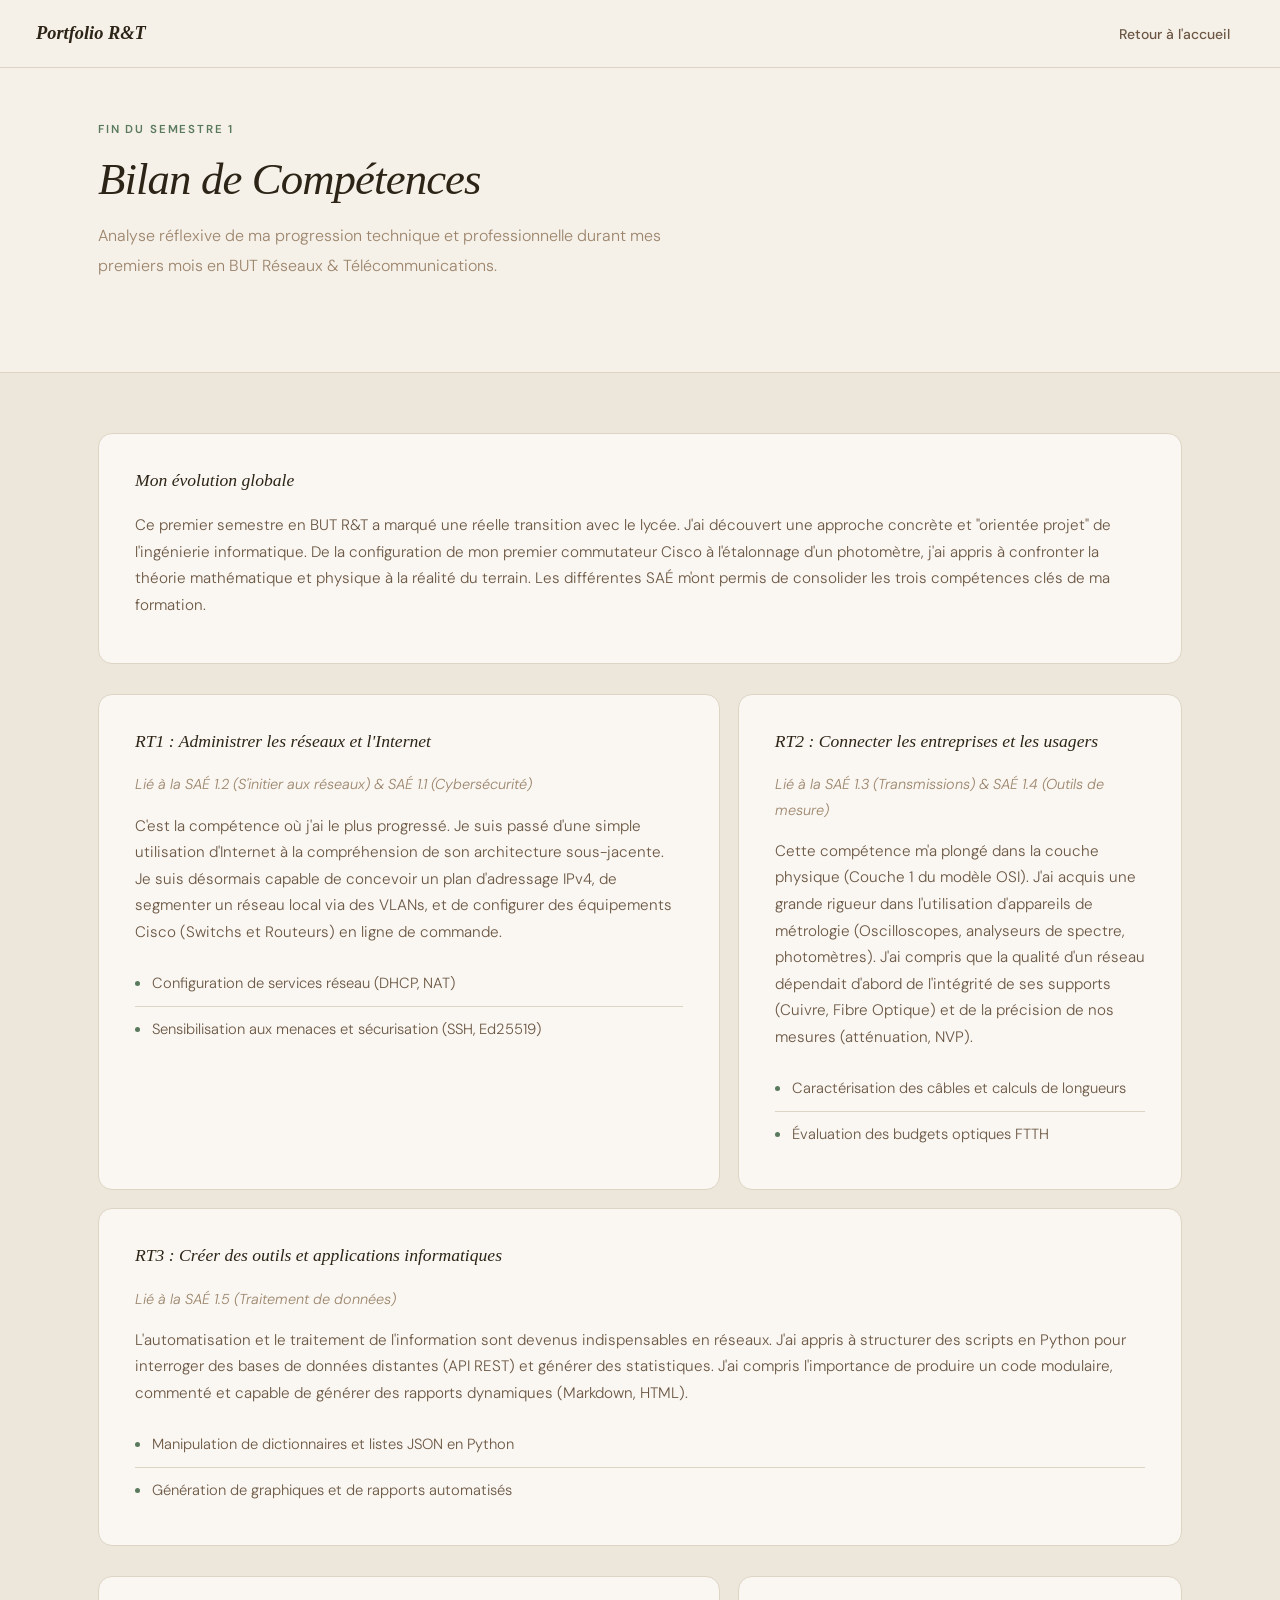
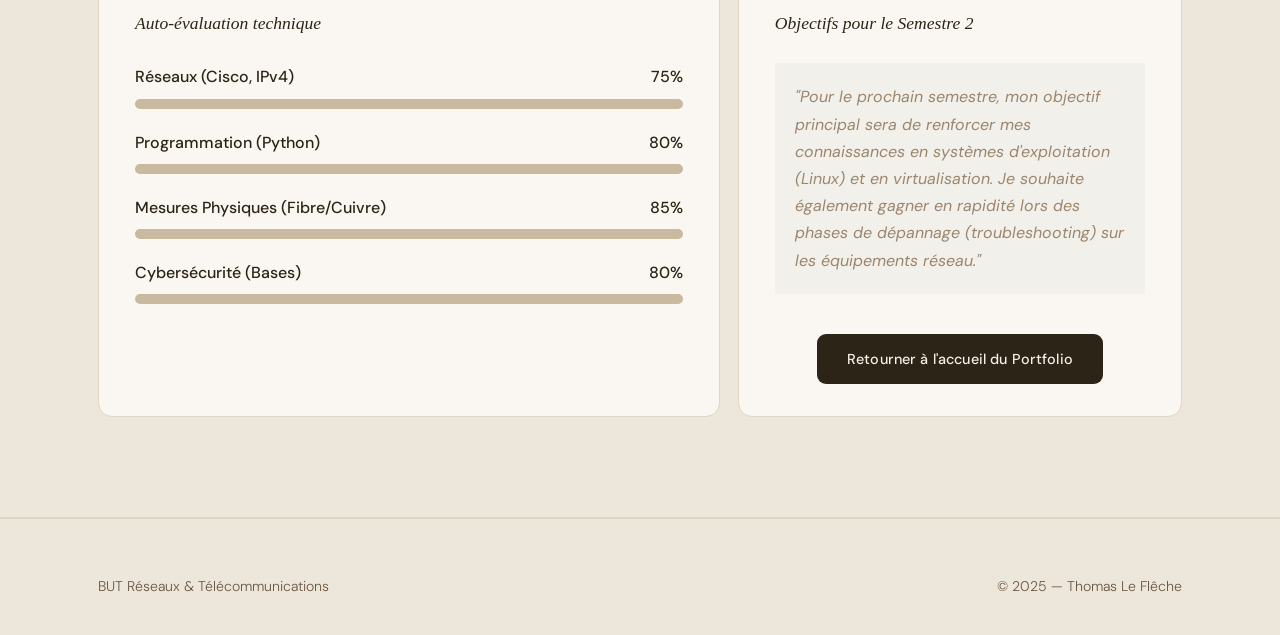
==== bilan.html @ 9152d4fe "1" ====
<!DOCTYPE html>
<html lang="fr">
<head>
  <meta charset="UTF-8" />
  <meta name="viewport" content="width=device-width, initial-scale=1.0" />
  <title>Bilan de Compétences S1 | Portfolio Thomas</title>
  <link rel="stylesheet" href="style.css" />
  <link href="https://fonts.googleapis.com/css2?family=Syne:wght@400;600;700;800&family=DM+Sans:ital,opsz,wght@0,9..40,300;0,9..40,400;0,9..40,500;1,9..40,300&display=swap" rel="stylesheet" />
  <style>
    /* Styles spécifiques pour les barres de progression des compétences */
    .skill-container {
      margin-top: 25px;
    }
    .skill-item {
      margin-bottom: 20px;
    }
    .skill-header {
      display: flex;
      justify-content: space-between;
      margin-bottom: 8px;
      font-weight: 500;
      color: var(--text-main);
    }
    .skill-bar-bg {
      background-color: var(--border-accent);
      border-radius: 20px;
      height: 10px;
      width: 100%;
      overflow: hidden;
    }
    .skill-bar-fill {
      background: linear-gradient(90deg, var(--primary-accent), var(--cyber));
      height: 100%;
      border-radius: 20px;
      transition: width 1s ease-in-out;
    }
    
    .reflection-box {
      background: rgba(90, 122, 94, 0.05);
      border-left: 4px solid var(--primary-accent);
      padding: 20px;
      margin: 25px 0;
      font-style: italic;
      color: var(--text-dim);
    }
  </style>
</head>
<body>

  <nav class="nav">
    <div class="nav__logo">Portfolio R&T</div>
    <ul class="nav__links">
      <li><a href="index.html">Retour à l'accueil</a></li>
    </ul>
  </nav>

  <section class="section" style="padding-top: 120px; padding-bottom: 40px;">
    <div class="container">
      <div class="section__label">Fin du Semestre 1</div>
      <h1 class="section__title">Bilan de Compétences</h1>
      <p class="section__intro">
        Analyse réflexive de ma progression technique et professionnelle durant mes premiers mois en BUT Réseaux & Télécommunications.
      </p>
    </div>
  </section>

  <section class="section section--dark" style="padding-top: 60px;">
    <div class="container">
      
      <div class="pres__card" style="margin-bottom: 30px;">
        <h3>Mon évolution globale</h3>
        <p>
          Ce premier semestre en BUT R&T a marqué une réelle transition avec le lycée. J'ai découvert une approche concrète et "orientée projet" de l'ingénierie informatique. De la configuration de mon premier commutateur Cisco à l'étalonnage d'un photomètre, j'ai appris à confronter la théorie mathématique et physique à la réalité du terrain. Les différentes SAÉ m'ont permis de consolider les trois compétences clés de ma formation.
        </p>
      </div>

      <div class="pres__grid">
        
        <div class="pres__card pres__card--main">
          <h3>RT1 : Administrer les réseaux et l'Internet</h3>
          <p style="color: var(--text-dim); font-size: 0.9rem; margin-bottom: 15px;">
            <em>Lié à la SAÉ 1.2 (S'initier aux réseaux) & SAÉ 1.1 (Cybersécurité)</em>
          </p>
          <p>
            C'est la compétence où j'ai le plus progressé. Je suis passé d'une simple utilisation d'Internet à la compréhension de son architecture sous-jacente. Je suis désormais capable de concevoir un plan d'adressage IPv4, de segmenter un réseau local via des VLANs, et de configurer des équipements Cisco (Switchs et Routeurs) en ligne de commande.
          </p>
          <ul class="skill-list" style="margin-top: 15px;">
            <li><span class="skill-dot"></span>Configuration de services réseau (DHCP, NAT)</li>
            <li><span class="skill-dot"></span>Sensibilisation aux menaces et sécurisation (SSH, Ed25519)</li>
          </ul>
        </div>

        <div class="pres__card pres__card--main">
          <h3>RT2 : Connecter les entreprises et les usagers</h3>
          <p style="color: var(--text-dim); font-size: 0.9rem; margin-bottom: 15px;">
            <em>Lié à la SAÉ 1.3 (Transmissions) & SAÉ 1.4 (Outils de mesure)</em>
          </p>
          <p>
            Cette compétence m'a plongé dans la couche physique (Couche 1 du modèle OSI). J'ai acquis une grande rigueur dans l'utilisation d'appareils de métrologie (Oscilloscopes, analyseurs de spectre, photomètres). J'ai compris que la qualité d'un réseau dépendait d'abord de l'intégrité de ses supports (Cuivre, Fibre Optique) et de la précision de nos mesures (atténuation, NVP).
          </p>
          <ul class="skill-list" style="margin-top: 15px;">
            <li><span class="skill-dot"></span>Caractérisation des câbles et calculs de longueurs</li>
            <li><span class="skill-dot"></span>Évaluation des budgets optiques FTTH</li>
          </ul>
        </div>

        <div class="pres__card pres__card--main" style="grid-column: 1 / -1;">
          <h3>RT3 : Créer des outils et applications informatiques</h3>
          <p style="color: var(--text-dim); font-size: 0.9rem; margin-bottom: 15px;">
            <em>Lié à la SAÉ 1.5 (Traitement de données)</em>
          </p>
          <p>
            L'automatisation et le traitement de l'information sont devenus indispensables en réseaux. J'ai appris à structurer des scripts en Python pour interroger des bases de données distantes (API REST) et générer des statistiques. J'ai compris l'importance de produire un code modulaire, commenté et capable de générer des rapports dynamiques (Markdown, HTML).
          </p>
          <ul class="skill-list" style="margin-top: 15px;">
            <li><span class="skill-dot"></span>Manipulation de dictionnaires et listes JSON en Python</li>
            <li><span class="skill-dot"></span>Génération de graphiques et de rapports automatisés</li>
          </ul>
        </div>

      </div>

      <div class="pres__grid" style="margin-top: 30px;">
        <div class="pres__card">
          <h3>Auto-évaluation technique</h3>
          <div class="skill-container">
            <div class="skill-item">
              <div class="skill-header"><span>Réseaux (Cisco, IPv4)</span><span>75%</span></div>
              <div class="skill-bar-bg"><div class="skill-bar-fill" style="width: 75%;"></div></div>
            </div>
            <div class="skill-item">
              <div class="skill-header"><span>Programmation (Python)</span><span>80%</span></div>
              <div class="skill-bar-bg"><div class="skill-bar-fill" style="width: 80%;"></div></div>
            </div>
            <div class="skill-item">
              <div class="skill-header"><span>Mesures Physiques (Fibre/Cuivre)</span><span>85%</span></div>
              <div class="skill-bar-bg"><div class="skill-bar-fill" style="width: 85%;"></div></div>
            </div>
            <div class="skill-item">
              <div class="skill-header"><span>Cybersécurité (Bases)</span><span>80%</span></div>
              <div class="skill-bar-bg"><div class="skill-bar-fill" style="width: 80%;"></div></div>
            </div>
          </div>
        </div>

        <div class="pres__card">
          <h3>Objectifs pour le Semestre 2</h3>
          <div class="reflection-box">
            "Pour le prochain semestre, mon objectif principal sera de renforcer mes connaissances en systèmes d'exploitation (Linux) et en virtualisation. Je souhaite également gagner en rapidité lors des phases de dépannage (troubleshooting) sur les équipements réseau."
          </div>
          <div style="text-align: center; margin-top: 40px;">
             <a href="index.html" class="btn btn--primary">Retourner à l'accueil du Portfolio</a>
          </div>
        </div>
      </div>

    </div>
  </section>

  <footer class="footer">
    <div class="container footer__inner">
      <div class="footer__left">
        <p>BUT Réseaux & Télécommunications</p>
      </div>
      <div class="footer__right">
        <p>© 2025 — Thomas Le Flêche</p>
      </div>
    </div>
  </footer>

</body>
</html>
---- style.css ----
/* ══════════════════════════════════════════════
   PORTFOLIO R&T — style.css
   Esthétique naturelle · Terre & Lin
   ══════════════════════════════════════════════ */

:root {
  --bg:         #f5f0e8;
  --bg-2:       #ede7db;
  --bg-card:    #faf7f2;
  --bg-card-hover: #f0ebe1;

  --border:        #ddd4c4;
  --border-accent: #c9b99e;

  --accent:    #2c2416;
  --accent-dim: rgba(44, 36, 22, 0.06);
  --accent-2:  #5c4a32;

  --cyber:     #5a7a5e;
  --cyber-dim: rgba(90, 122, 94, 0.1);
  --warn:      #b5603a;

  --text:      #2c2416;
  --text-muted: #6b5744;
  --text-dim:  #9c856c;

  --radius:    14px;
  --radius-sm: 9px;
  --transition: 0.3s ease;

  --font-head: 'Fraunces', Georgia, serif;
  --font-body: 'DM Sans', sans-serif;

  --nav-h: 68px;
}

/* ── Reset & Base ────────────────────────────── */
*, *::before, *::after { box-sizing: border-box; margin: 0; padding: 0; }
html { scroll-behavior: smooth; }

body {
  font-family: var(--font-body);
  background: var(--bg);
  color: var(--text);
  line-height: 1.7;
  overflow-x: hidden;
}

a { color: var(--text-muted); text-decoration: none; transition: var(--transition); }
a:hover { color: var(--accent); }
ul { list-style: none; }
img { max-width: 100%; display: block; }

.container {
  max-width: 1140px;
  margin: 0 auto;
  padding: 0 28px;
  position: relative;
  z-index: 1;
}

/* ══════════════════════════════════════════════
   NAVIGATION
══════════════════════════════════════════════ */
.nav {
  position: fixed;
  top: 0; left: 0; right: 0;
  z-index: 100;
  height: var(--nav-h);
  display: flex;
  align-items: center;
  justify-content: space-between;
  padding: 0 36px;
  background: rgba(245, 240, 232, 0.9);
  backdrop-filter: blur(14px);
  border-bottom: 1px solid var(--border);
}

.nav__logo {
  font-family: var(--font-head);
  font-weight: 600;
  font-size: 1.15rem;
  color: var(--accent);
  font-style: italic;
}

.nav__links { display: flex; gap: 4px; }
.nav__links a {
  color: var(--text-muted);
  font-size: 0.875rem;
  font-weight: 500;
  padding: 6px 14px;
  border-radius: 20px;
  transition: color var(--transition), background var(--transition);
}
.nav__links a:hover {
  color: var(--accent);
  background: var(--accent-dim);
  text-decoration: none;
}

.nav__burger {
  display: none;
  flex-direction: column;
  gap: 5px;
  background: none;
  border: none;
  cursor: pointer;
  padding: 6px;
}
.nav__burger span {
  display: block;
  width: 22px; height: 1.5px;
  background: var(--accent);
  border-radius: 2px;
  transition: var(--transition);
}

/* ══════════════════════════════════════════════
   HERO
══════════════════════════════════════════════ */
.hero {
  position: relative;
  min-height: 100vh;
  display: flex;
  align-items: center;
  justify-content: center;
  overflow: hidden;
  padding-top: var(--nav-h);
}

.hero__bg { position: absolute; inset: 0; z-index: 0; }

.hero__grid {
  position: absolute;
  inset: 0;
  background-image:
    radial-gradient(ellipse 60% 40% at 20% 30%, rgba(90,122,94,0.09) 0%, transparent 60%),
    radial-gradient(ellipse 50% 50% at 80% 70%, rgba(181,96,58,0.07) 0%, transparent 60%),
    radial-gradient(var(--border) 1px, transparent 1px);
  background-size: auto, auto, 32px 32px;
}

.hero__orb { display: none; }

.hero__content {
  position: relative;
  z-index: 1;
  text-align: center;
  max-width: 780px;
  padding: 60px 24px;
  animation: fadeUp 1s cubic-bezier(0.4,0,0.2,1) both;
}
@keyframes fadeUp {
  from { opacity: 0; transform: translateY(24px); }
  to   { opacity: 1; transform: translateY(0); }
}

.hero__badge {
  display: inline-block;
  font-size: 0.72rem;
  font-weight: 600;
  letter-spacing: 0.12em;
  text-transform: uppercase;
  color: var(--cyber);
  border: 1px solid rgba(90,122,94,0.3);
  background: rgba(90,122,94,0.08);
  padding: 6px 20px;
  border-radius: 100px;
  margin-bottom: 32px;
}

.hero__title {
  font-family: var(--font-head);
  font-size: clamp(2.8rem, 7vw, 5.2rem);
  font-weight: 300;
  line-height: 1.08;
  letter-spacing: -0.02em;
  margin-bottom: 24px;
  color: var(--accent);
}

.hero__accent {
  font-style: italic;
  font-weight: 400;
  color: var(--accent-2);
}

.hero__subtitle {
  font-size: 1rem;
  color: var(--text-dim);
  margin-bottom: 44px;
  line-height: 1.85;
  font-weight: 300;
}

.hero__photo-wrap { display: flex; justify-content: center; margin-bottom: 44px; }

.hero__photo-placeholder {
  width: 120px; height: 120px;
  border-radius: 50%;
  background: var(--bg-2);
  border: 2px solid var(--border-accent);
  display: flex;
  flex-direction: column;
  align-items: center;
  justify-content: center;
  gap: 6px;
  color: var(--text-dim);
  font-size: 0.72rem;
  overflow: hidden;
  box-shadow: 0 4px 20px rgba(44,36,22,0.08);
}
.hero__photo-placeholder svg { width: 52px; height: 52px; fill: var(--border-accent); }

.hero__cta { display: flex; gap: 12px; justify-content: center; flex-wrap: wrap; }

.btn {
  display: inline-flex;
  align-items: center;
  gap: 8px;
  padding: 13px 30px;
  border-radius: var(--radius-sm);
  font-family: var(--font-body);
  font-weight: 500;
  font-size: 0.9rem;
  transition: var(--transition);
  border: none;
  cursor: pointer;
  text-decoration: none;
  letter-spacing: 0.01em;
}
.btn--primary { background: var(--accent); color: var(--bg); }
.btn--primary:hover {
  background: var(--accent-2);
  color: var(--bg);
  transform: translateY(-2px);
  box-shadow: 0 8px 24px rgba(44,36,22,0.18);
  text-decoration: none;
}
.btn--ghost {
  background: transparent;
  color: var(--accent);
  border: 1px solid var(--border-accent);
}
.btn--ghost:hover {
  background: var(--accent-dim);
  border-color: var(--accent);
  transform: translateY(-2px);
  text-decoration: none;
}

.hero__scroll {
  position: absolute;
  bottom: 32px; left: 50%;
  transform: translateX(-50%);
  color: var(--text-dim);
  font-size: 1.2rem;
  animation: bounce 2.4s ease-in-out infinite;
  z-index: 1;
  opacity: 0.6;
}
@keyframes bounce {
  0%, 100% { transform: translateX(-50%) translateY(0); }
  50%       { transform: translateX(-50%) translateY(8px); }
}
/* Nouvelle classe pour styliser l'image */
.hero__profile-img {
  width: 100%;
  height: 100%;
  border-radius: 50%;
  object-fit: cover; /* Crucial pour ne pas déformer l'image */
  display: block;
}


/* ══════════════════════════════════════════════
   SECTIONS
══════════════════════════════════════════════ */
.section { padding: 100px 0; }

.section--dark {
  background: var(--bg-2);
  border-top: 1px solid var(--border);
  border-bottom: 1px solid var(--border);
}

.section__label {
  font-size: 0.72rem;
  font-weight: 600;
  letter-spacing: 0.16em;
  text-transform: uppercase;
  color: var(--cyber);
  margin-bottom: 14px;
}

.section__title {
  font-family: var(--font-head);
  font-size: clamp(2rem, 5vw, 2.8rem);
  font-weight: 300;
  font-style: italic;
  letter-spacing: -0.02em;
  margin-bottom: 16px;
  line-height: 1.15;
  color: var(--accent);
}

.section__intro {
  color: var(--text-dim);
  max-width: 600px;
  font-size: 1rem;
  margin-bottom: 52px;
  font-weight: 300;
  line-height: 1.85;
}

/* ══════════════════════════════════════════════
   PRÉSENTATION
══════════════════════════════════════════════ */
.pres__grid { display: grid; grid-template-columns: 1.4fr 1fr; gap: 18px; }

.pres__card {
  background: var(--bg-card);
  border: 1px solid var(--border);
  border-radius: var(--radius);
  padding: 32px 36px;
  transition: transform var(--transition), box-shadow var(--transition);
}
.pres__card:hover {
  transform: translateY(-3px);
  box-shadow: 0 12px 32px rgba(44,36,22,0.07);
}
.pres__card--main { grid-row: span 2; }
.pres__card h3 {
  font-family: var(--font-head);
  font-size: 1.1rem;
  font-weight: 400;
  font-style: italic;
  color: var(--accent);
  margin-bottom: 16px;
}
.pres__card p {
  color: var(--text-muted);
  margin-bottom: 12px;
  font-size: 0.95rem;
  font-weight: 300;
  line-height: 1.75;
}

.pres__links { display: flex; gap: 10px; flex-wrap: wrap; margin-top: 24px; }
.link-pill {
  display: inline-flex;
  align-items: center;
  gap: 6px;
  padding: 8px 16px;
  border-radius: 20px;
  background: var(--bg);
  border: 1px solid var(--border);
  color: var(--text-muted);
  font-size: 0.85rem;
  font-weight: 500;
}
.link-pill:hover {
  background: var(--cyber-dim);
  border-color: rgba(90,122,94,0.35);
  color: var(--cyber);
  text-decoration: none;
}

.skill-list li {
  display: flex;
  align-items: center;
  gap: 12px;
  padding: 10px 0;
  border-bottom: 1px solid var(--border);
  color: var(--text-muted);
  font-size: 0.92rem;
  font-weight: 300;
}
.skill-list li:last-child { border-bottom: none; }
.skill-dot { width: 5px; height: 5px; border-radius: 50%; background: var(--cyber); flex-shrink: 0; }

/* ══════════════════════════════════════════════
   SAÉ
══════════════════════════════════════════════ */
.saes__filters { display: flex; gap: 8px; flex-wrap: wrap; margin-bottom: 40px; }
.filter-btn {
  padding: 8px 20px;
  border-radius: 20px;
  background: var(--bg-card);
  border: 1px solid var(--border);
  color: var(--text-muted);
  font-family: var(--font-body);
  font-size: 0.85rem;
  font-weight: 500;
  cursor: pointer;
  transition: var(--transition);
}
.filter-btn:hover, .filter-btn.active {
  background: var(--accent);
  border-color: var(--accent);
  color: var(--bg);
}

.saes__grid {
  display: grid;
  grid-template-columns: repeat(auto-fill, minmax(320px, 1fr));
  gap: 18px;
  align-items: start;
}

.sae-card {
  background: var(--bg-card);
  border: 1px solid var(--border);
  border-radius: var(--radius);
  padding: 28px 32px;
  transition: transform var(--transition), box-shadow var(--transition), border-color var(--transition);
  position: relative;
  overflow: hidden;
}
.sae-card::before {
  content: '';
  position: absolute;
  top: 0; left: 0; right: 0;
  height: 2px;
  background: var(--border);
  transition: background var(--transition);
}
.sae-card:hover {
  transform: translateY(-4px);
  box-shadow: 0 16px 40px rgba(44,36,22,0.08);
  border-color: var(--border-accent);
}
.sae-card:hover::before { background: var(--cyber); }

.sae-card__header {
  display: flex;
  align-items: center;
  justify-content: space-between;
  margin-bottom: 12px;
}
.sae-card__code {
  font-size: 0.75rem;
  font-weight: 600;
  letter-spacing: 0.06em;
  color: var(--text-dim);
  text-transform: uppercase;
}
.sae-card__sem {
  font-size: 0.72rem;
  font-weight: 600;
  color: var(--cyber);
  background: var(--cyber-dim);
  padding: 3px 10px;
  border-radius: 20px;
  border: 1px solid rgba(90,122,94,0.2);
}

.sae-card__title {
  font-family: var(--font-head);
  font-size: 1.1rem;
  font-weight: 400;
  font-style: italic;
  line-height: 1.35;
  margin-bottom: 14px;
  color: var(--accent);
}

.sae-card__acs { display: flex; flex-wrap: wrap; gap: 5px; margin-bottom: 16px; }
.ac-tag {
  font-size: 0.7rem;
  font-weight: 600;
  padding: 3px 8px;
  border-radius: 4px;
  background: var(--bg);
  border: 1px solid var(--border);
  color: var(--text-dim);
  letter-spacing: 0.03em;
}

.sae-card__body { display: none; animation: slideDown 0.3s ease; }
.sae-card__body.open { display: block; }

@keyframes slideDown {
  from { opacity: 0; transform: translateY(-6px); }
  to   { opacity: 1; transform: translateY(0); }
}

.sae-section { margin-bottom: 16px; padding-bottom: 16px; border-bottom: 1px solid var(--border); }
.sae-section:last-child { border-bottom: none; }
.sae-section h4 {
  font-size: 0.72rem;
  font-weight: 600;
  color: var(--text-dim);
  margin-bottom: 8px;
  text-transform: uppercase;
  letter-spacing: 0.1em;
}
.sae-section p { color: var(--text-muted); font-size: 0.88rem; line-height: 1.7; font-weight: 300; }

.trace-placeholder {
  display: inline-flex;
  align-items: center;
  gap: 8px;
  background: var(--bg);
  border: 1px solid var(--border);
  border-radius: var(--radius-sm);
  padding: 8px 14px;
  font-size: 0.84rem;
  color: var(--text-muted);
  margin: 4px 0;
  width: 100%;
}

.sae-card__toggle {
  margin-top: 14px;
  background: none;
  border: none;
  color: var(--text-muted);
  font-family: var(--font-body);
  font-size: 0.88rem;
  font-weight: 500;
  cursor: pointer;
  padding: 0;
  transition: color var(--transition);
}
.sae-card__toggle:hover { color: var(--cyber); }

.sae-card--add {
  display: flex;
  flex-direction: column;
  align-items: center;
  justify-content: center;
  text-align: center;
  border-style: dashed;
  min-height: 200px;
  background: transparent;
  box-shadow: none;
}
.sae-card__add-icon { font-size: 2rem; color: var(--border-accent); margin-bottom: 12px; }
.sae-card--add h3 {
  font-size: 1rem;
  font-weight: 400;
  color: var(--text-muted);
  margin-bottom: 8px;
  font-family: var(--font-head);
  font-style: italic;
}
.sae-card--add p { font-size: 0.85rem; color: var(--text-dim); font-weight: 300; }
.sae-card--add:hover {
  border-color: var(--cyber);
  background: rgba(90,122,94,0.03);
  transform: none;
}

/* ══════════════════════════════════════════════
   BILANS
══════════════════════════════════════════════ */
.bilans__grid {
  display: grid;
  grid-template-columns: repeat(auto-fill, minmax(270px, 1fr));
  gap: 18px;
  margin-bottom: 32px;
}

.bilan-card {
  background: var(--bg-card);
  border: 1px solid var(--border);
  border-radius: var(--radius);
  padding: 28px 32px;
  transition: transform var(--transition), box-shadow var(--transition);
}
.bilan-card:hover {
  transform: translateY(-3px);
  box-shadow: 0 12px 28px rgba(44,36,22,0.07);
}

.bilan-card__icon { font-size: 1.8rem; margin-bottom: 12px; opacity: 0.85; }
.bilan-card__code {
  font-size: 0.72rem;
  font-weight: 700;
  letter-spacing: 0.08em;
  color: var(--text-dim);
  margin-bottom: 6px;
  text-transform: uppercase;
}
.bilan-card h3 {
  font-family: var(--font-head);
  font-size: 1.05rem;
  font-weight: 400;
  font-style: italic;
  line-height: 1.4;
  margin-bottom: 20px;
  color: var(--accent);
}

.bilan-card__level { margin-bottom: 22px; }
.level-label {
  font-size: 0.75rem;
  color: var(--text-dim);
  display: block;
  margin-bottom: 8px;
  font-weight: 600;
  text-transform: uppercase;
  letter-spacing: 0.08em;
}
.level-bar { height: 4px; background: var(--border); border-radius: 100px; overflow: hidden; margin-bottom: 6px; }
.level-fill {
  height: 100%;
  border-radius: 100px;
  background: var(--border-accent);
  transition: width 1.2s cubic-bezier(0.4,0,0.2,1);
}
.bilan-card--cyber .level-fill { background: var(--cyber); }
.level-pct { font-size: 0.75rem; color: var(--text-dim); font-weight: 500; }

.bilan-card__acs { margin-bottom: 18px; display: flex; flex-direction: column; gap: 5px; }
.ac-row {
  display: flex;
  align-items: center;
  justify-content: space-between;
  padding: 6px 10px;
  border-radius: 6px;
  background: var(--bg);
  border: 1px solid var(--border);
}
.ac-code { font-size: 0.83rem; font-weight: 500; color: var(--text-muted); }
.ac-status {
  font-size: 0.78rem;
  font-weight: 700;
  width: 22px; height: 22px;
  display: flex;
  align-items: center;
  justify-content: center;
  border-radius: 4px;
}
.ac-status--ok { background: var(--cyber-dim); color: var(--cyber); }
.ac-status--progress { background: rgba(181,96,58,0.1); color: var(--warn); }
.ac-status--todo { background: transparent; color: var(--text-dim); border: 1px dashed var(--border-accent); }

.bilan-card__text {
  font-size: 0.88rem;
  color: var(--text-muted);
  line-height: 1.7;
  margin-top: 14px;
  padding-top: 14px;
  border-top: 1px solid var(--border);
  font-weight: 300;
}

.legend {
  display: flex;
  gap: 20px;
  flex-wrap: wrap;
  padding: 14px 22px;
  background: var(--bg-card);
  border: 1px solid var(--border);
  border-radius: var(--radius);
  width: fit-content;
}
.legend-item { display: flex; align-items: center; gap: 8px; font-size: 0.88rem; color: var(--text-muted); }

.hidden { display: none !important; }
/* ══════════════════════════════════════════════
   FOOTER
══════════════════════════════════════════════ */
.footer { border-top: 1px solid var(--border); padding: 56px 0 36px; background: var(--bg-2); }
.footer__inner { display: flex; align-items: flex-start; justify-content: space-between; gap: 32px; flex-wrap: wrap; }
.footer__logo { font-family: var(--font-head); font-weight: 400; font-style: italic; font-size: 1.15rem; color: var(--accent); margin-bottom: 8px; }
.footer__left p, .footer__right p { font-size: 0.88rem; color: var(--text-muted); line-height: 1.7; font-weight: 300; }
.footer__copy { margin-top: 12px; font-size: 0.82rem !important; color: var(--text-dim) !important; }

/* ══════════════════════════════════════════════
   RESPONSIVE
══════════════════════════════════════════════ */
@media (max-width: 900px) {
  .pres__grid { grid-template-columns: 1fr; }
  .pres__card--main { grid-row: auto; }
}

@media (max-width: 700px) {
  .nav__links { display: none; }
  .nav__burger { display: flex; }

  .nav.menu-open .nav__links {
    display: flex;
    flex-direction: column;
    position: absolute;
    top: var(--nav-h); left: 0; right: 0;
    background: rgba(245,240,232,0.97);
    backdrop-filter: blur(12px);
    border-bottom: 1px solid var(--border);
    padding: 16px;
    gap: 4px;
    box-shadow: 0 10px 30px rgba(44,36,22,0.08);
  }
  .nav.menu-open .nav__links a { padding: 12px 16px; width: 100%; }

  .section { padding: 64px 0; }
  .saes__grid, .bilans__grid { grid-template-columns: 1fr; }

  .footer__inner { flex-direction: column; }
}

/* ── Scrollbar ───────────────────────────────── */
::-webkit-scrollbar { width: 7px; }
::-webkit-scrollbar-track { background: var(--bg); }
::-webkit-scrollbar-thumb { background: var(--border-accent); border-radius: 4px; }
::-webkit-scrollbar-thumb:hover { background: var(--text-dim); }
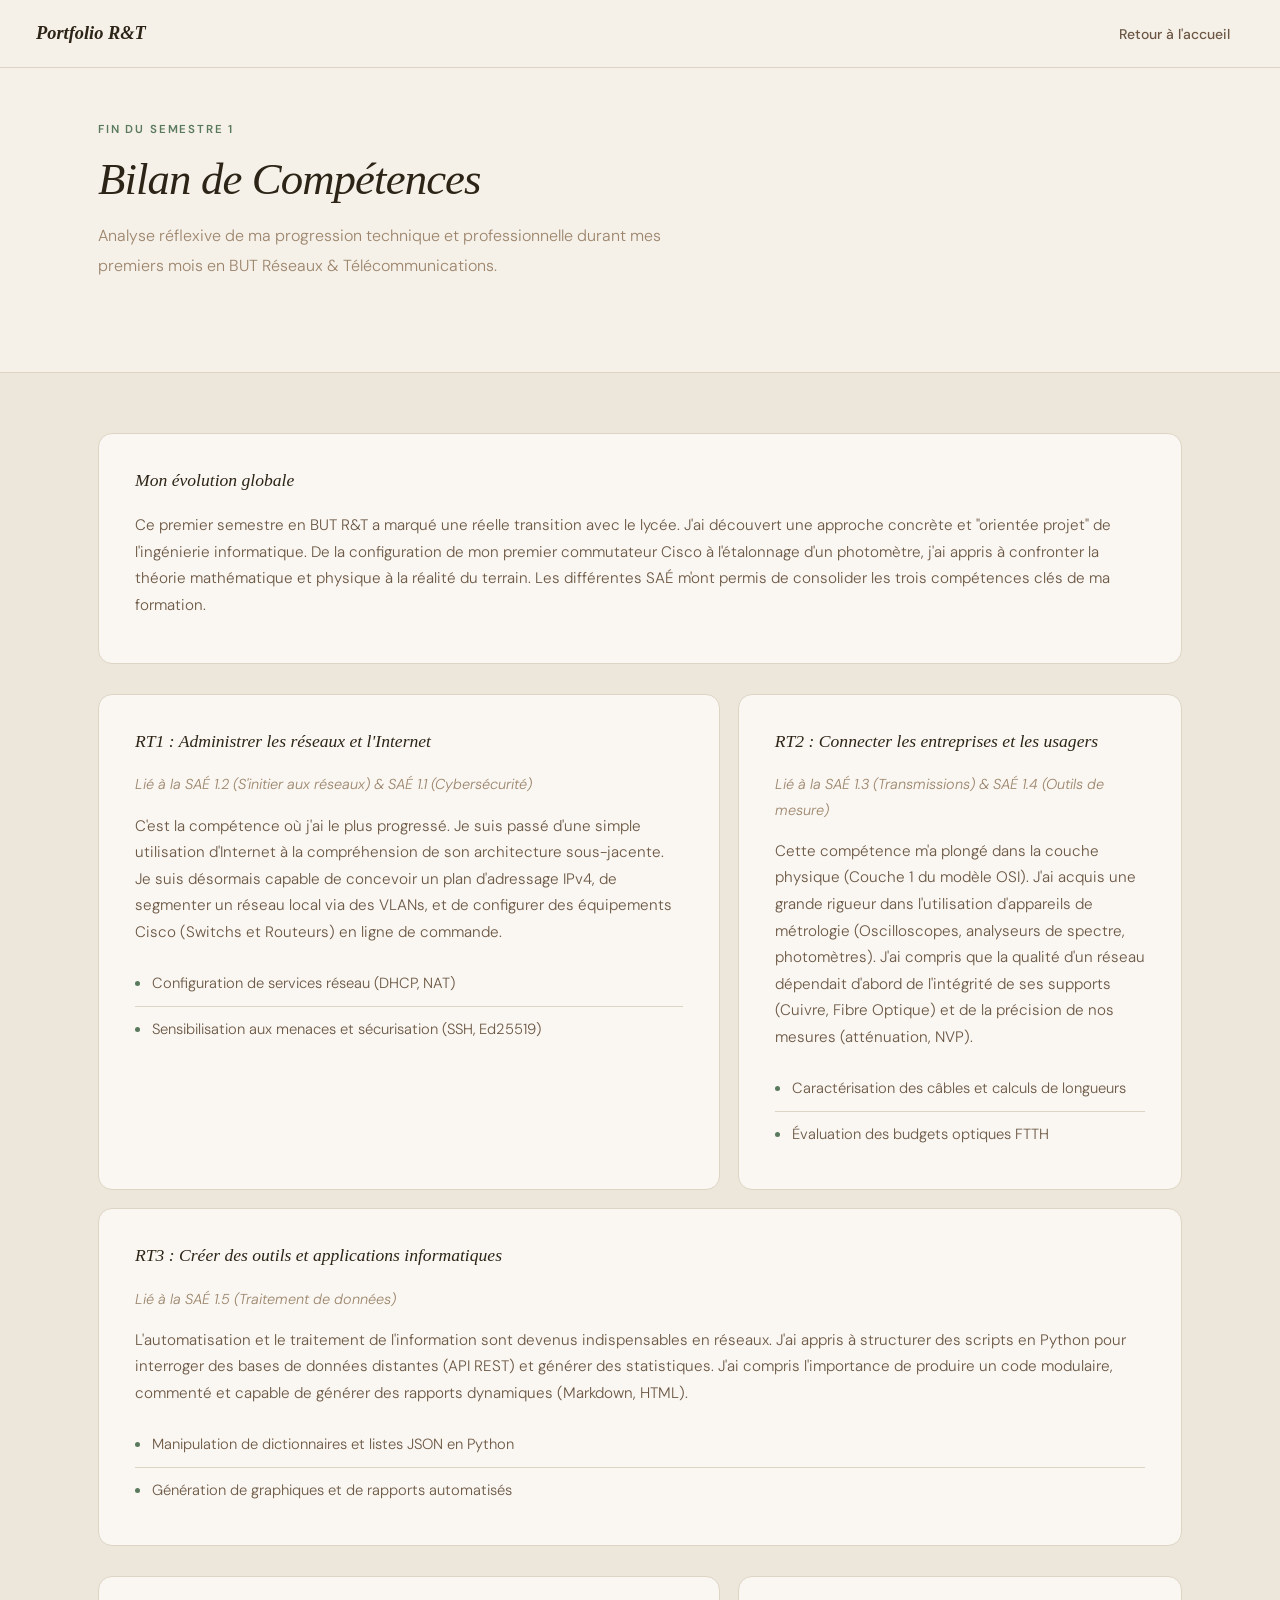
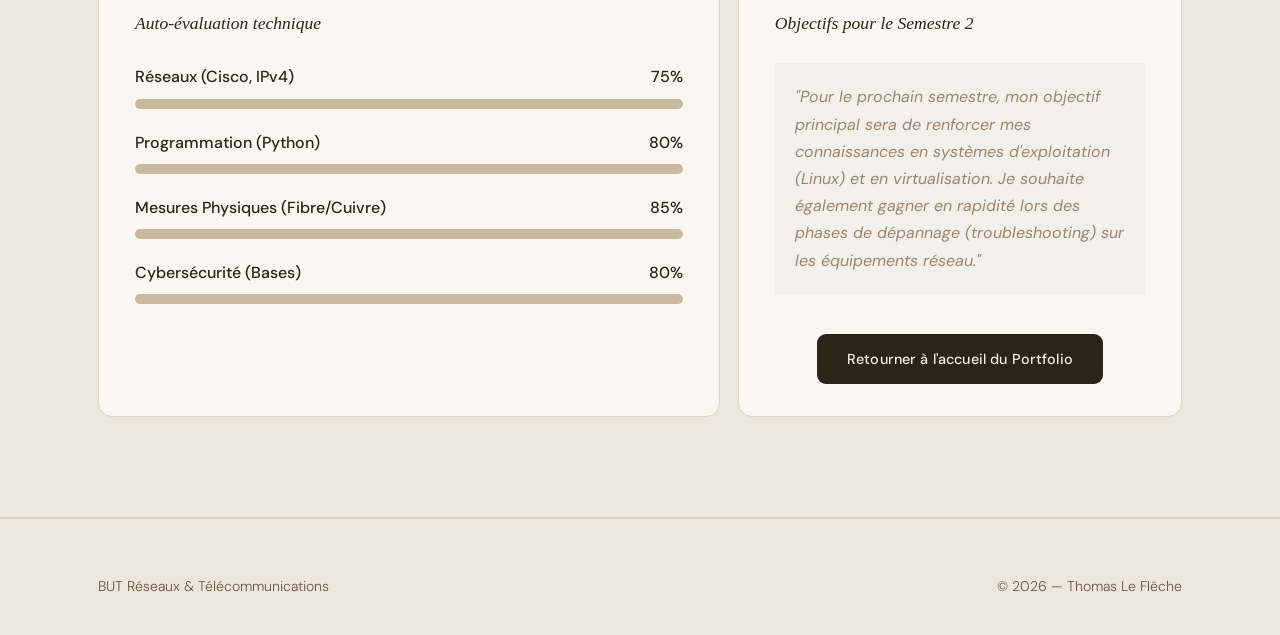
==== commit 5e4c904f: "1" ====
--- a/bilan.html
+++ b/bilan.html
@@ -163,7 +163,7 @@
         <p>BUT Réseaux & Télécommunications</p>
       </div>
       <div class="footer__right">
-        <p>© 2025 — Thomas Le Flêche</p>
+        <p>© 2026 — Thomas Le Flêche</p>
       </div>
     </div>
   </footer>
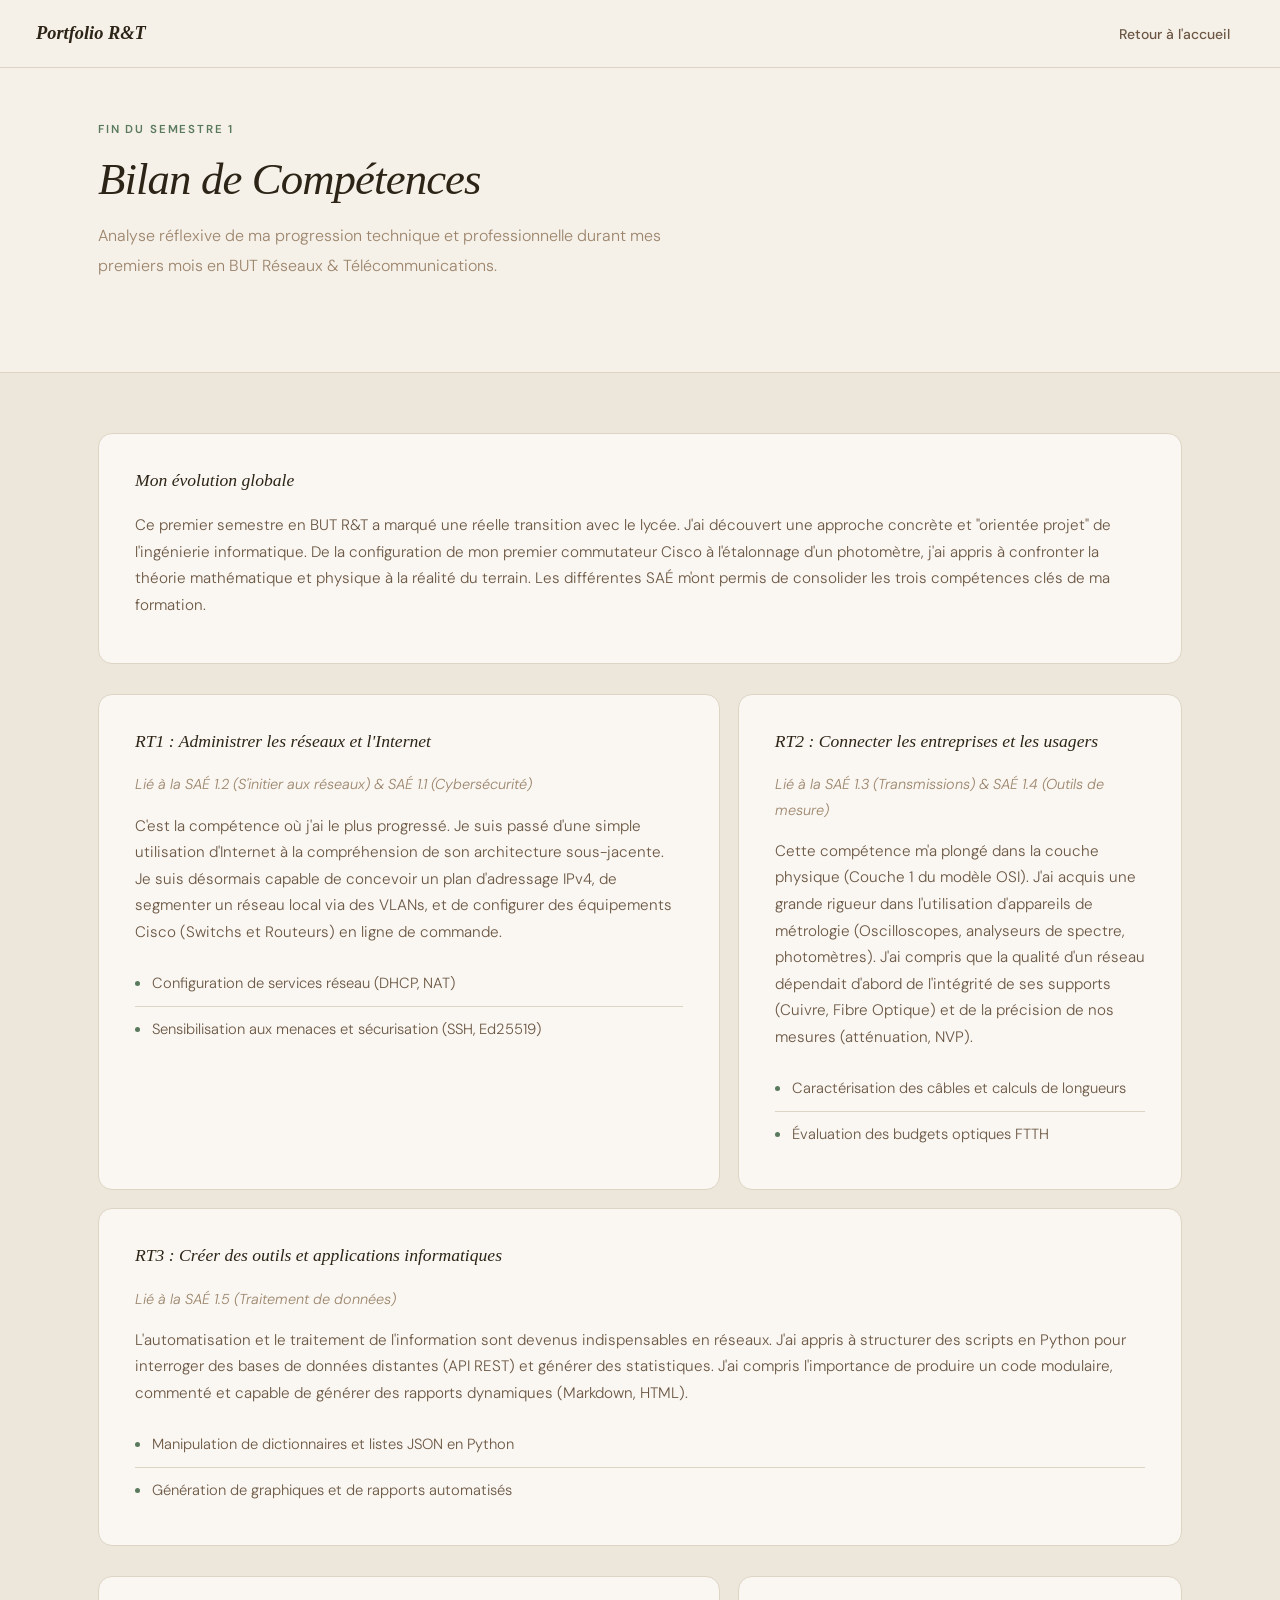
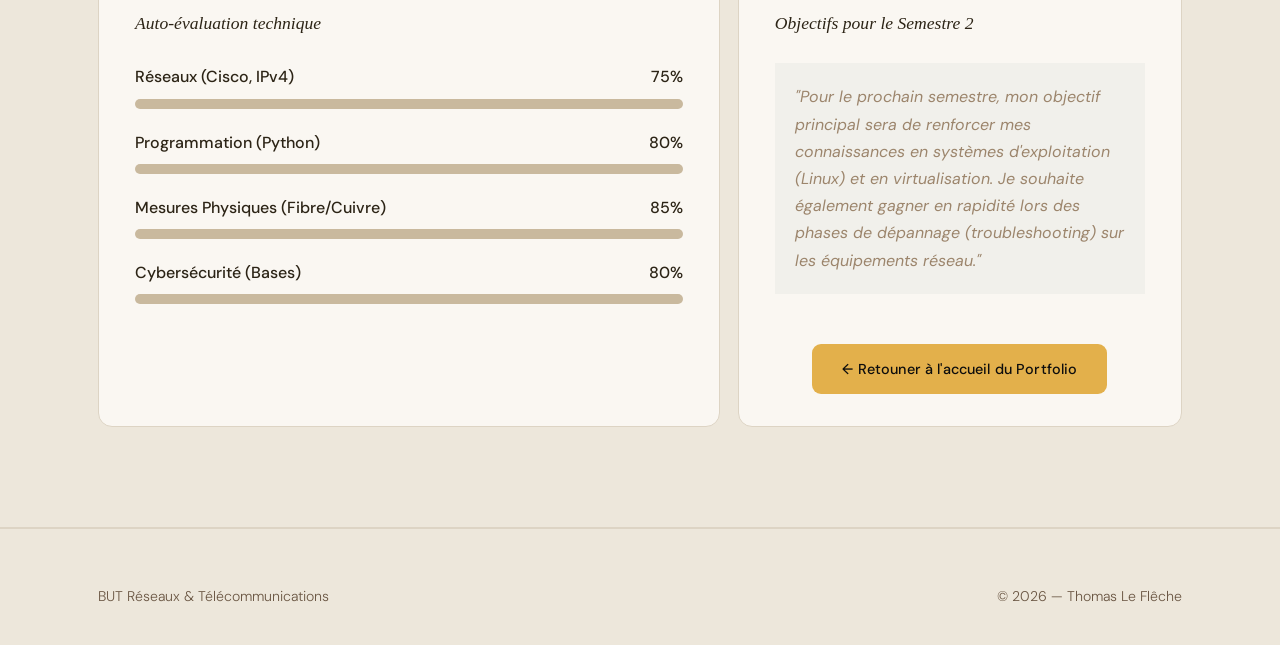
==== commit 203e2f9b: "1" ====
--- a/bilan.html
+++ b/bilan.html
@@ -148,9 +148,11 @@
           <div class="reflection-box">
             "Pour le prochain semestre, mon objectif principal sera de renforcer mes connaissances en systèmes d'exploitation (Linux) et en virtualisation. Je souhaite également gagner en rapidité lors des phases de dépannage (troubleshooting) sur les équipements réseau."
           </div>
-          <div style="text-align: center; margin-top: 40px;">
-             <a href="index.html" class="btn btn--primary">Retourner à l'accueil du Portfolio</a>
-          </div>
+          <div style="text-align: center; margin-top: 50px;">
+  <a href="projets.html" class="btn btn--primary" style="background: #e3b04b; color: #0d0d0d;">
+    ← Retouner à l'accueil du Portfolio
+  </a>
+</div>
         </div>
       </div>
 
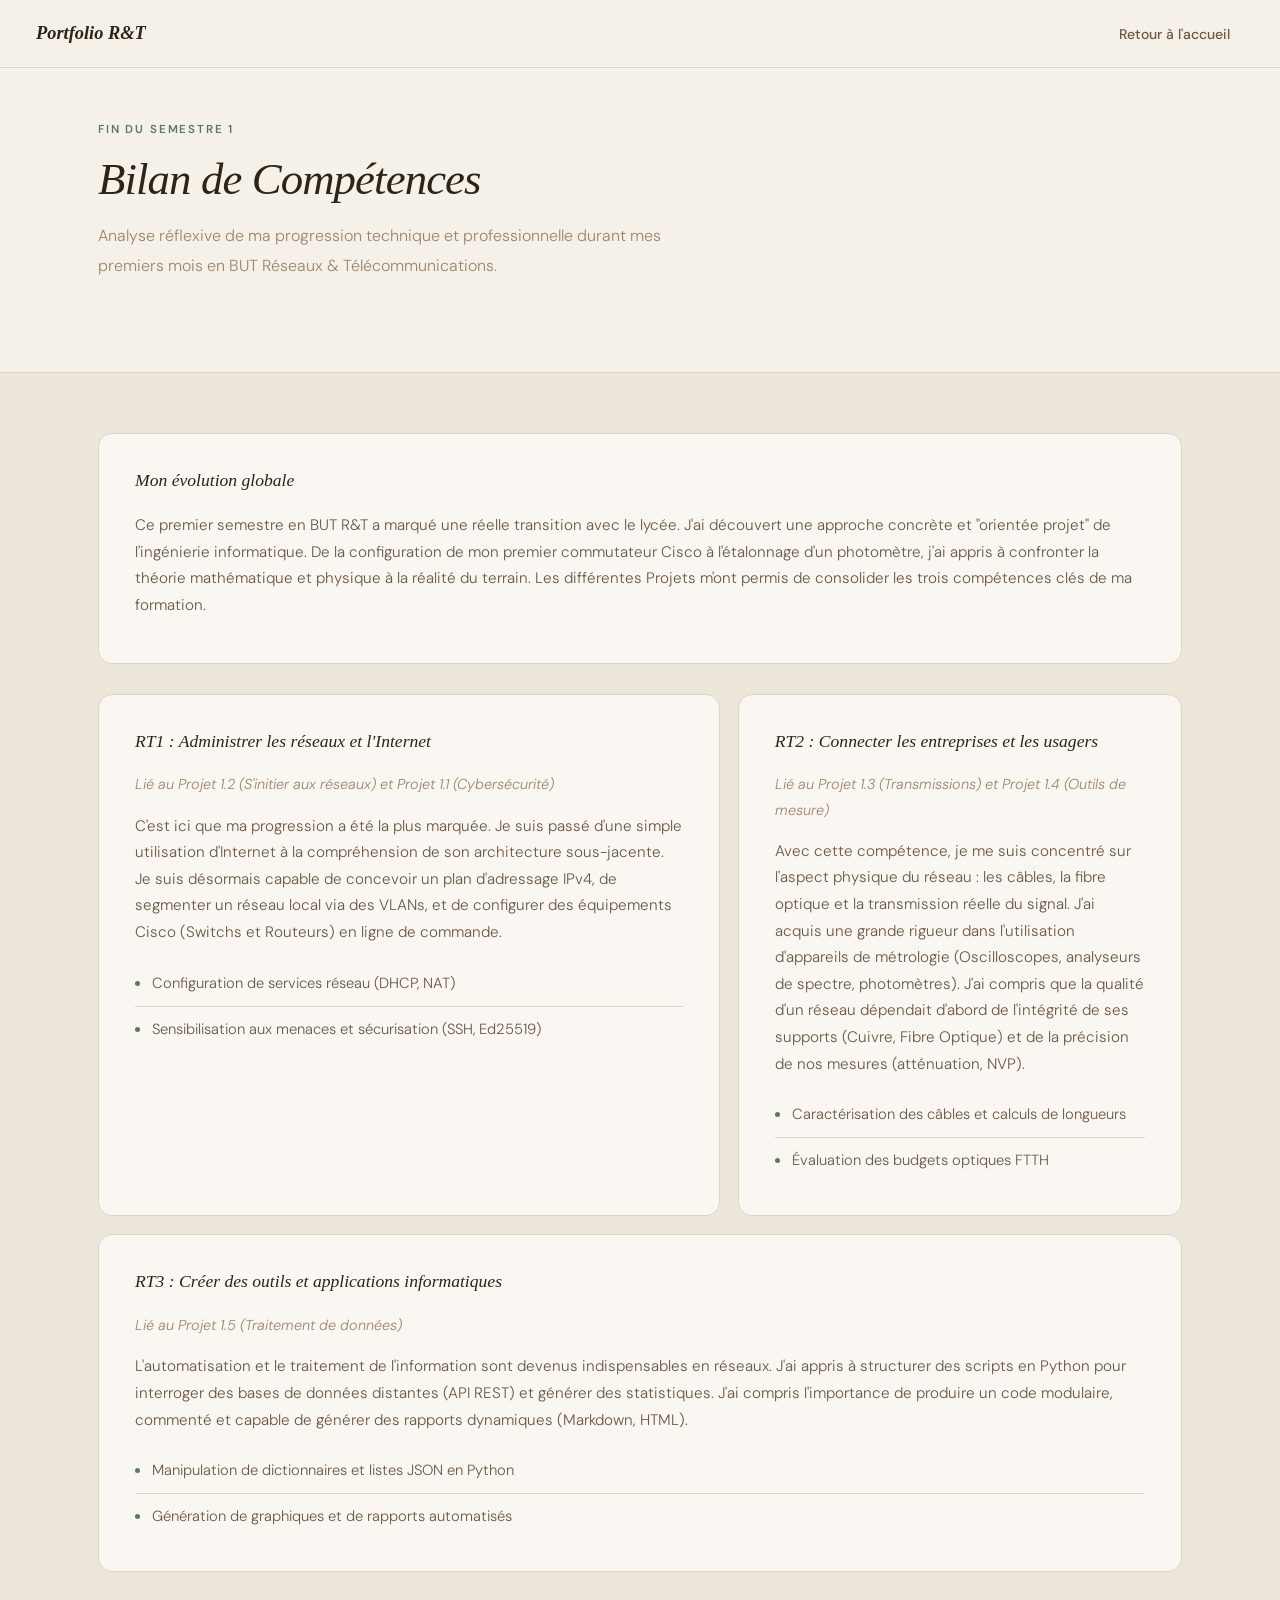
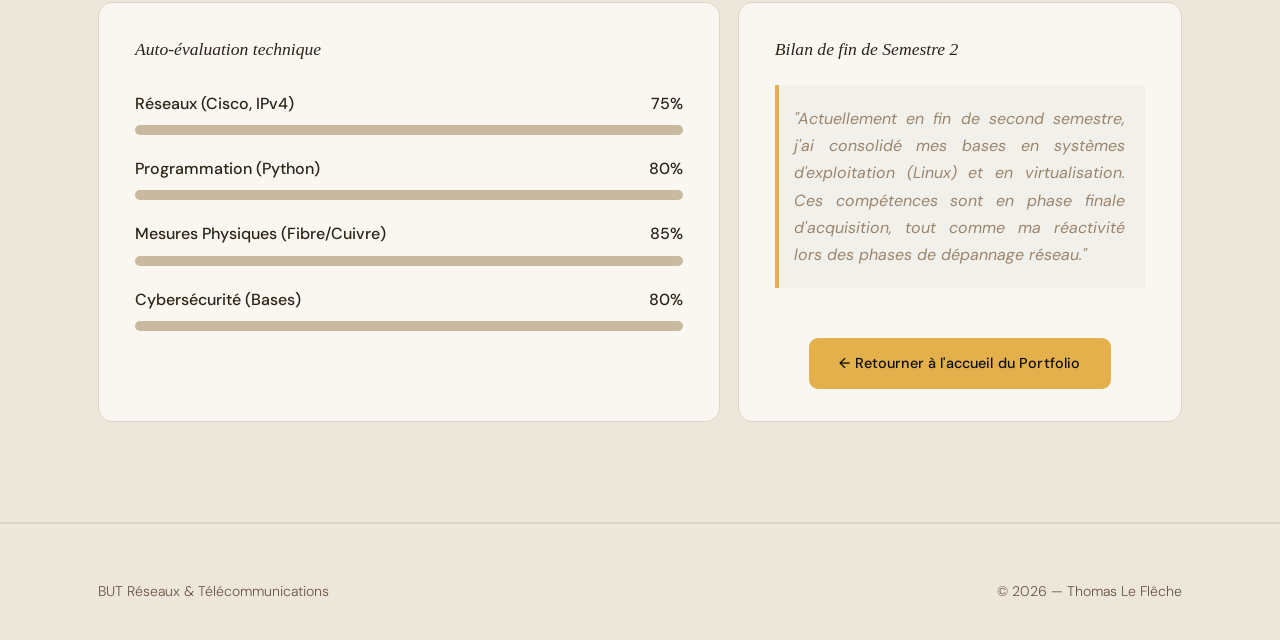
==== commit 4463daf3: "1" ====
--- a/bilan.html
+++ b/bilan.html
@@ -70,7 +70,7 @@
       <div class="pres__card" style="margin-bottom: 30px;">
         <h3>Mon évolution globale</h3>
         <p>
-          Ce premier semestre en BUT R&T a marqué une réelle transition avec le lycée. J'ai découvert une approche concrète et "orientée projet" de l'ingénierie informatique. De la configuration de mon premier commutateur Cisco à l'étalonnage d'un photomètre, j'ai appris à confronter la théorie mathématique et physique à la réalité du terrain. Les différentes SAÉ m'ont permis de consolider les trois compétences clés de ma formation.
+          Ce premier semestre en BUT R&T a marqué une réelle transition avec le lycée. J'ai découvert une approche concrète et "orientée projet" de l'ingénierie informatique. De la configuration de mon premier commutateur Cisco à l'étalonnage d'un photomètre, j'ai appris à confronter la théorie mathématique et physique à la réalité du terrain. Les différentes Projets m'ont permis de consolider les trois compétences clés de ma formation.
         </p>
       </div>
 
@@ -79,10 +79,10 @@
         <div class="pres__card pres__card--main">
           <h3>RT1 : Administrer les réseaux et l'Internet</h3>
           <p style="color: var(--text-dim); font-size: 0.9rem; margin-bottom: 15px;">
-            <em>Lié à la SAÉ 1.2 (S'initier aux réseaux) & SAÉ 1.1 (Cybersécurité)</em>
+            <em>Lié au Projet 1.2 (S'initier aux réseaux) et Projet 1.1 (Cybersécurité)</em>
           </p>
           <p>
-            C'est la compétence où j'ai le plus progressé. Je suis passé d'une simple utilisation d'Internet à la compréhension de son architecture sous-jacente. Je suis désormais capable de concevoir un plan d'adressage IPv4, de segmenter un réseau local via des VLANs, et de configurer des équipements Cisco (Switchs et Routeurs) en ligne de commande.
+            C'est ici que ma progression a été la plus marquée. Je suis passé d'une simple utilisation d'Internet à la compréhension de son architecture sous-jacente. Je suis désormais capable de concevoir un plan d'adressage IPv4, de segmenter un réseau local via des VLANs, et de configurer des équipements Cisco (Switchs et Routeurs) en ligne de commande.
           </p>
           <ul class="skill-list" style="margin-top: 15px;">
             <li><span class="skill-dot"></span>Configuration de services réseau (DHCP, NAT)</li>
@@ -93,10 +93,10 @@
         <div class="pres__card pres__card--main">
           <h3>RT2 : Connecter les entreprises et les usagers</h3>
           <p style="color: var(--text-dim); font-size: 0.9rem; margin-bottom: 15px;">
-            <em>Lié à la SAÉ 1.3 (Transmissions) & SAÉ 1.4 (Outils de mesure)</em>
+            <em>Lié au Projet 1.3 (Transmissions) et Projet 1.4 (Outils de mesure)</em>
           </p>
           <p>
-            Cette compétence m'a plongé dans la couche physique (Couche 1 du modèle OSI). J'ai acquis une grande rigueur dans l'utilisation d'appareils de métrologie (Oscilloscopes, analyseurs de spectre, photomètres). J'ai compris que la qualité d'un réseau dépendait d'abord de l'intégrité de ses supports (Cuivre, Fibre Optique) et de la précision de nos mesures (atténuation, NVP).
+            Avec cette compétence, je me suis concentré sur l'aspect physique du réseau : les câbles, la fibre optique et la transmission réelle du signal. J'ai acquis une grande rigueur dans l'utilisation d'appareils de métrologie (Oscilloscopes, analyseurs de spectre, photomètres). J'ai compris que la qualité d'un réseau dépendait d'abord de l'intégrité de ses supports (Cuivre, Fibre Optique) et de la précision de nos mesures (atténuation, NVP).
           </p>
           <ul class="skill-list" style="margin-top: 15px;">
             <li><span class="skill-dot"></span>Caractérisation des câbles et calculs de longueurs</li>
@@ -107,7 +107,7 @@
         <div class="pres__card pres__card--main" style="grid-column: 1 / -1;">
           <h3>RT3 : Créer des outils et applications informatiques</h3>
           <p style="color: var(--text-dim); font-size: 0.9rem; margin-bottom: 15px;">
-            <em>Lié à la SAÉ 1.5 (Traitement de données)</em>
+            <em>Lié au Projet 1.5 (Traitement de données)</em>
           </p>
           <p>
             L'automatisation et le traitement de l'information sont devenus indispensables en réseaux. J'ai appris à structurer des scripts en Python pour interroger des bases de données distantes (API REST) et générer des statistiques. J'ai compris l'importance de produire un code modulaire, commenté et capable de générer des rapports dynamiques (Markdown, HTML).
@@ -144,17 +144,16 @@
         </div>
 
         <div class="pres__card">
-          <h3>Objectifs pour le Semestre 2</h3>
-          <div class="reflection-box">
-            "Pour le prochain semestre, mon objectif principal sera de renforcer mes connaissances en systèmes d'exploitation (Linux) et en virtualisation. Je souhaite également gagner en rapidité lors des phases de dépannage (troubleshooting) sur les équipements réseau."
+          <h3>Bilan de fin de Semestre 2</h3>
+          <div class="reflection-box" style="text-align: justify; font-style: italic; border-left: 4px solid #e3b04b; padding-left: 15px; margin: 20px 0;">
+            "Actuellement en fin de second semestre, j'ai consolidé mes bases en systèmes d'exploitation (Linux) et en virtualisation. Ces compétences sont en phase finale d'acquisition, tout comme ma réactivité lors des phases de dépannage réseau."
           </div>
           <div style="text-align: center; margin-top: 50px;">
-  <a href="projets.html" class="btn btn--primary" style="background: #e3b04b; color: #0d0d0d;">
-    ← Retouner à l'accueil du Portfolio
-  </a>
-</div>
+            <a href="index.html" class="btn btn--primary" style="background: #e3b04b; color: #0d0d0d;">
+              ← Retourner à l'accueil du Portfolio
+            </a>
+          </div>
         </div>
-      </div>
 
     </div>
   </section>
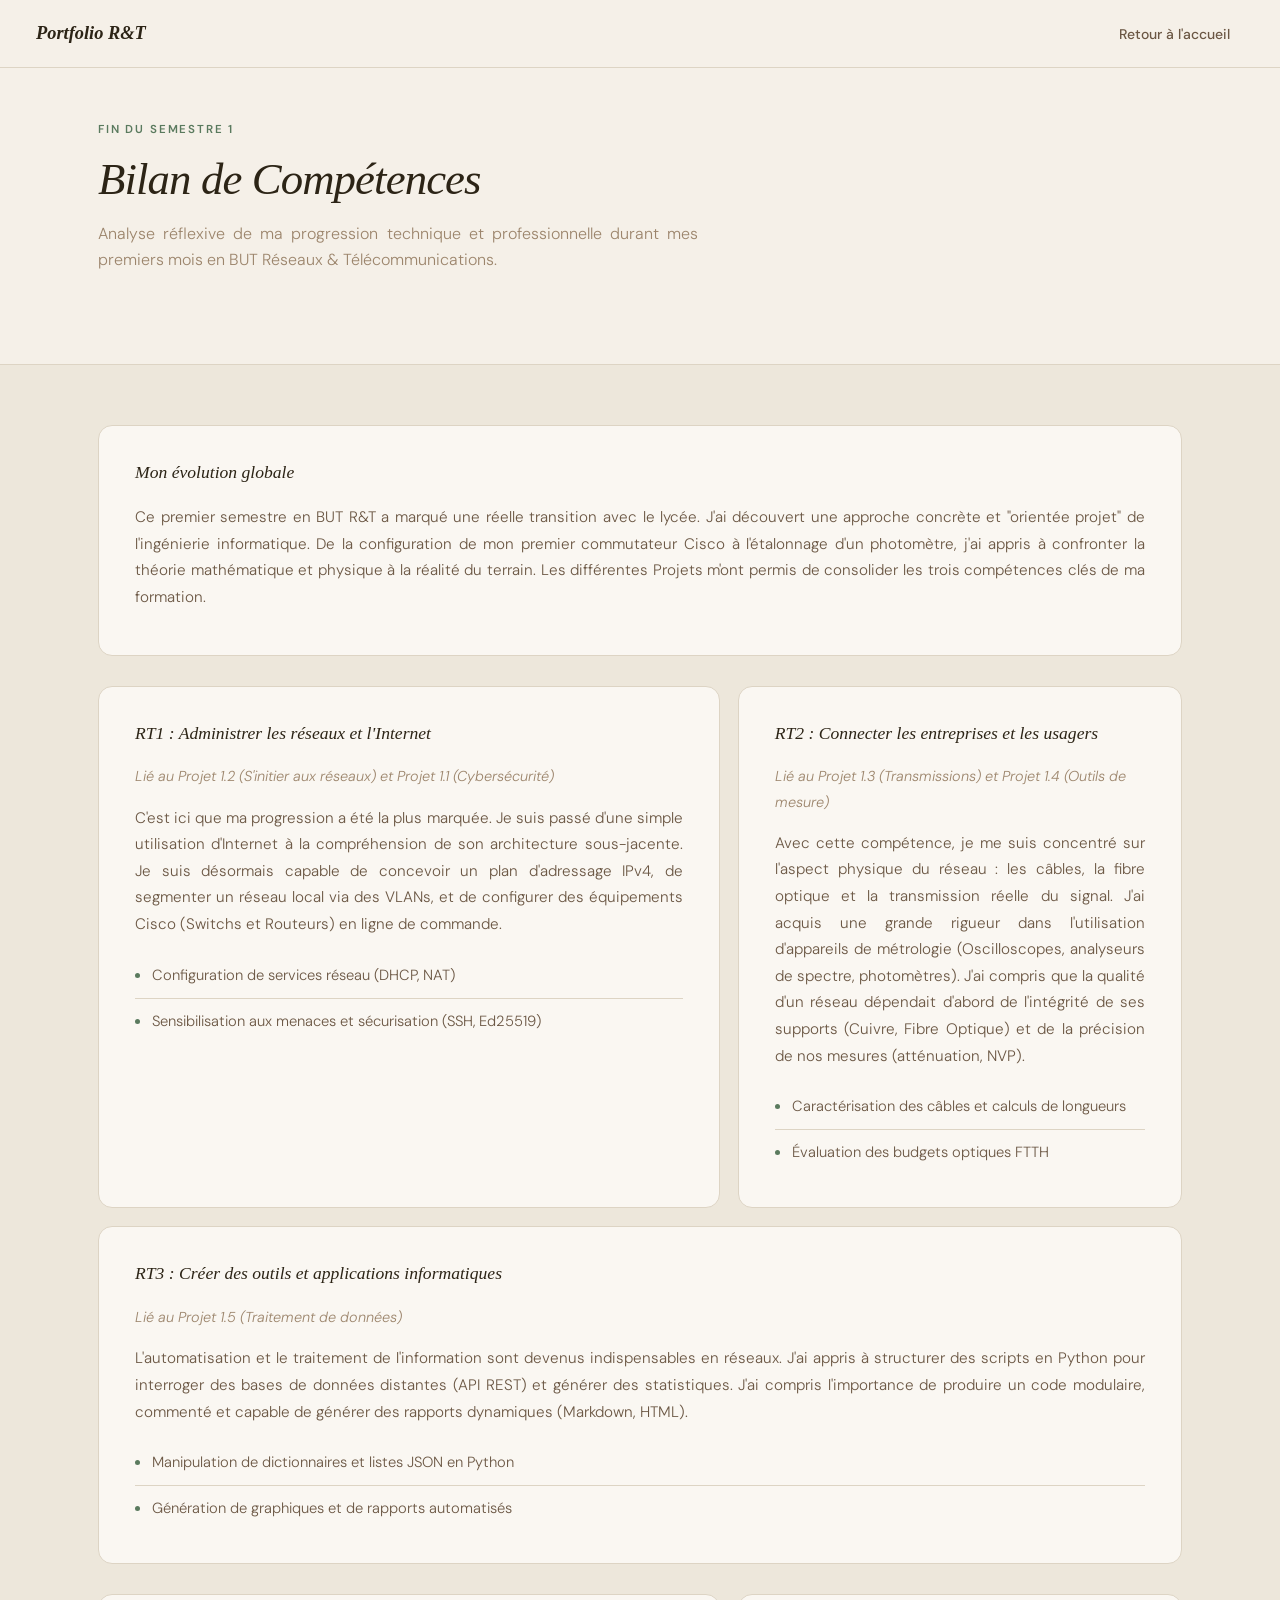
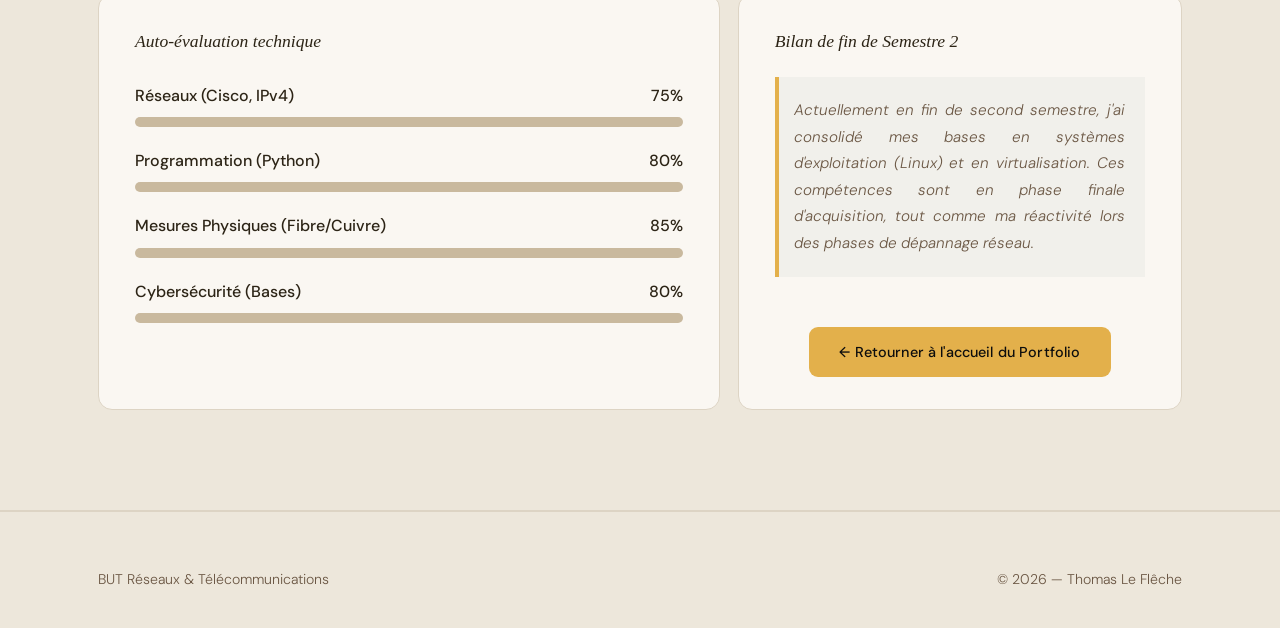
==== commit 24e62daa: "1" ====
--- a/bilan.html
+++ b/bilan.html
@@ -7,6 +7,12 @@
   <link rel="stylesheet" href="style.css" />
   <link href="https://fonts.googleapis.com/css2?family=Syne:wght@400;600;700;800&family=DM+Sans:ital,opsz,wght@0,9..40,300;0,9..40,400;0,9..40,500;1,9..40,300&display=swap" rel="stylesheet" />
   <style>
+    /* ════ Justification globale de tous les textes ════ */
+    p, .section__intro {
+      text-align: justify;
+      line-height: 1.6;
+    }
+
     /* Styles spécifiques pour les barres de progression des compétences */
     .skill-container {
       margin-top: 25px;
@@ -78,7 +84,7 @@
         
         <div class="pres__card pres__card--main">
           <h3>RT1 : Administrer les réseaux et l'Internet</h3>
-          <p style="color: var(--text-dim); font-size: 0.9rem; margin-bottom: 15px;">
+          <p style="color: var(--text-dim); font-size: 0.9rem; margin-bottom: 15px; text-align: left;">
             <em>Lié au Projet 1.2 (S'initier aux réseaux) et Projet 1.1 (Cybersécurité)</em>
           </p>
           <p>
@@ -92,7 +98,7 @@
 
         <div class="pres__card pres__card--main">
           <h3>RT2 : Connecter les entreprises et les usagers</h3>
-          <p style="color: var(--text-dim); font-size: 0.9rem; margin-bottom: 15px;">
+          <p style="color: var(--text-dim); font-size: 0.9rem; margin-bottom: 15px; text-align: left;">
             <em>Lié au Projet 1.3 (Transmissions) et Projet 1.4 (Outils de mesure)</em>
           </p>
           <p>
@@ -106,7 +112,7 @@
 
         <div class="pres__card pres__card--main" style="grid-column: 1 / -1;">
           <h3>RT3 : Créer des outils et applications informatiques</h3>
-          <p style="color: var(--text-dim); font-size: 0.9rem; margin-bottom: 15px;">
+          <p style="color: var(--text-dim); font-size: 0.9rem; margin-bottom: 15px; text-align: left;">
             <em>Lié au Projet 1.5 (Traitement de données)</em>
           </p>
           <p>
@@ -146,7 +152,7 @@
         <div class="pres__card">
           <h3>Bilan de fin de Semestre 2</h3>
           <div class="reflection-box" style="text-align: justify; font-style: italic; border-left: 4px solid #e3b04b; padding-left: 15px; margin: 20px 0;">
-            "Actuellement en fin de second semestre, j'ai consolidé mes bases en systèmes d'exploitation (Linux) et en virtualisation. Ces compétences sont en phase finale d'acquisition, tout comme ma réactivité lors des phases de dépannage réseau."
+            <p style="margin: 0;">Actuellement en fin de second semestre, j'ai consolidé mes bases en systèmes d'exploitation (Linux) et en virtualisation. Ces compétences sont en phase finale d'acquisition, tout comme ma réactivité lors des phases de dépannage réseau.</p>
           </div>
           <div style="text-align: center; margin-top: 50px;">
             <a href="index.html" class="btn btn--primary" style="background: #e3b04b; color: #0d0d0d;">
@@ -155,6 +161,7 @@
           </div>
         </div>
 
+      </div>
     </div>
   </section>
 
